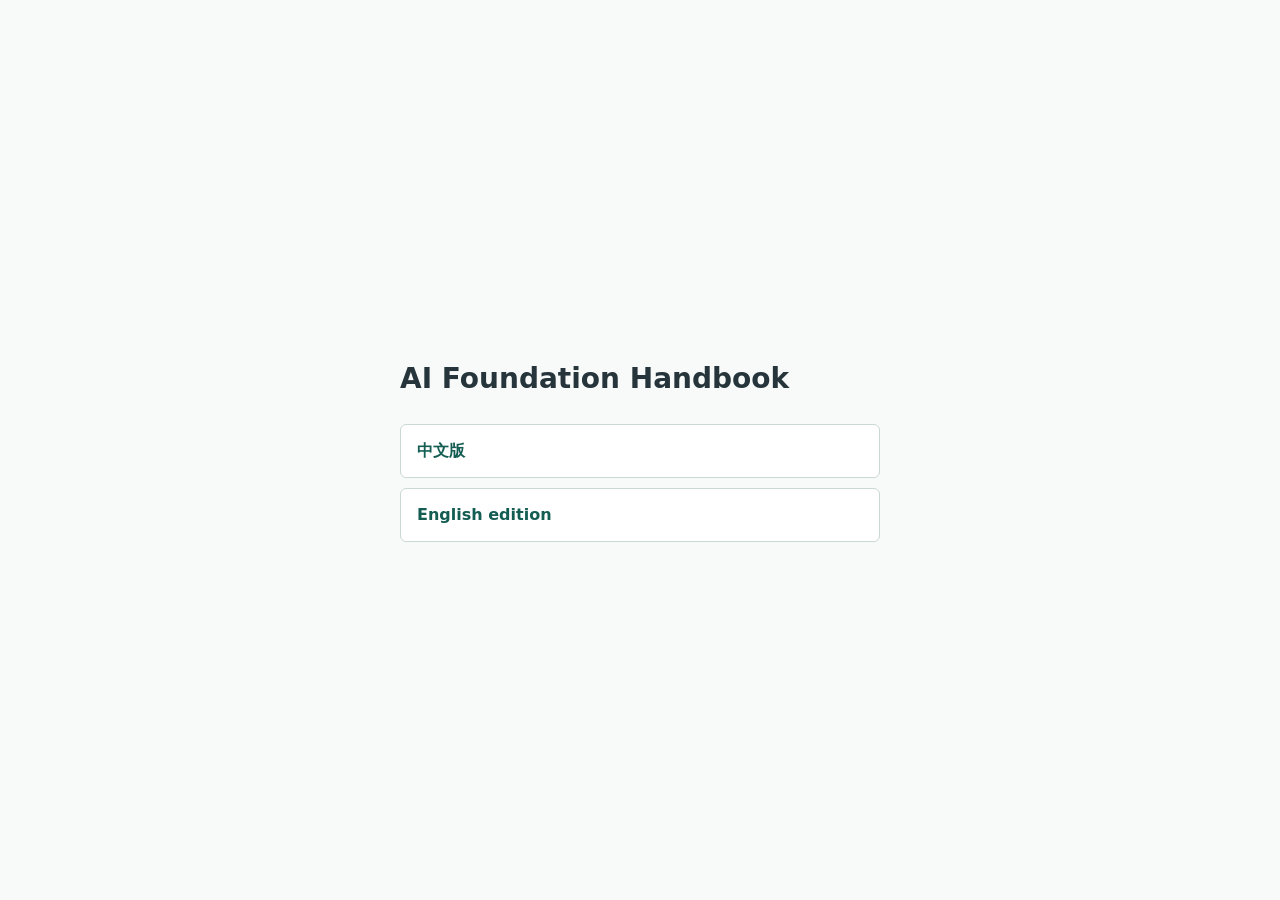
==== handbook/index.html @ 3d51d97e "docs: organize bilingual handbook and publish documentation site" ====
<!doctype html>
<html lang="en">
<head>
  <meta charset="utf-8">
  <meta name="viewport" content="width=device-width, initial-scale=1">
  <title>AI Foundation Handbook</title>
  <style>
    body { margin: 0; min-height: 100vh; display: grid; place-items: center; font: 16px/1.5 system-ui, sans-serif; color: #26343b; background: #f7faf9; }
    main { width: min(100% - 40px, 480px); }
    h1 { font-size: 28px; margin: 0 0 24px; }
    nav { display: grid; gap: 10px; }
    a { display: block; padding: 14px 16px; border: 1px solid #cad9d5; border-radius: 6px; color: #145d53; background: white; text-decoration: none; font-weight: 600; }
    a:hover, a:focus-visible { border-color: #187767; background: #eaf5f1; }
  </style>
</head>
<body>
  <main>
    <h1>AI Foundation Handbook</h1>
    <nav aria-label="Choose a language">
      <a href="zh/" lang="zh">中文版</a>
      <a href="en/" lang="en">English edition</a>
    </nav>
  </main>
</body>
</html>
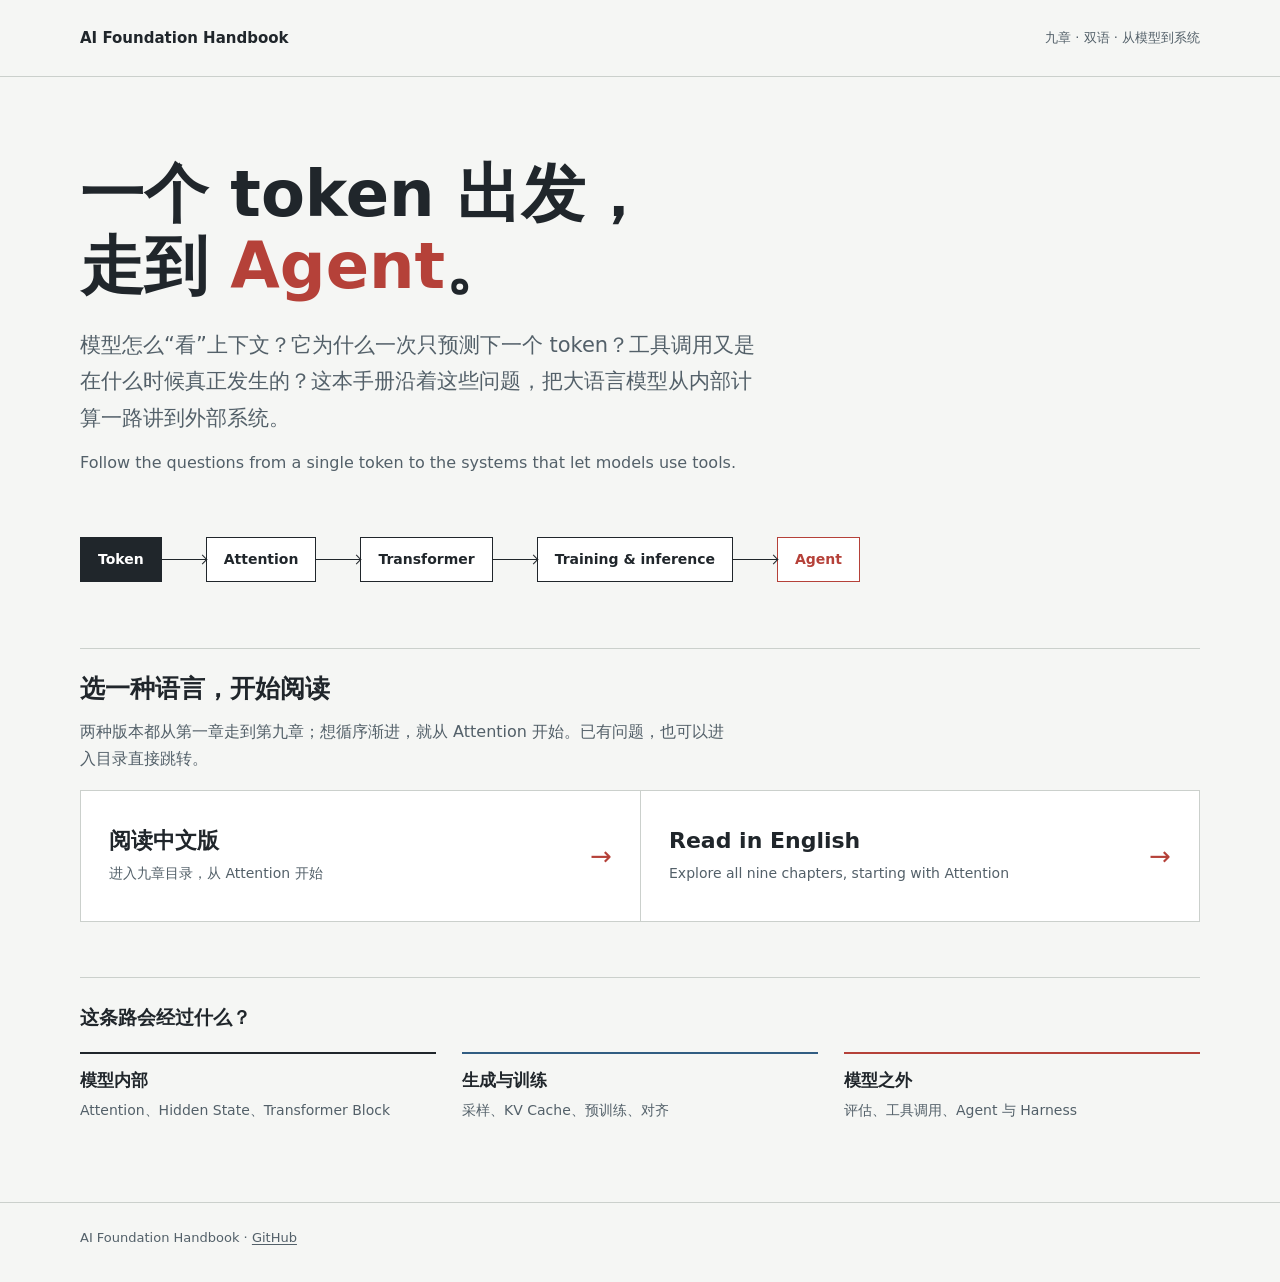
==== commit b42557bf: "docs: refresh bilingual handbook landing pages" ====
--- a/handbook/index.html
+++ b/handbook/index.html
@@ -1,25 +1,99 @@
 <!doctype html>
-<html lang="en">
+<html lang="zh-CN">
 <head>
   <meta charset="utf-8">
   <meta name="viewport" content="width=device-width, initial-scale=1">
-  <title>AI Foundation Handbook</title>
+  <meta name="theme-color" content="#f5f6f4">
+  <meta name="description" content="从一个 token 到一个 Agent，循着九章弄懂大语言模型如何工作。中英双语开放手册。">
+  <title>AI Foundation Handbook · AI 基础模型手册</title>
   <style>
-    body { margin: 0; min-height: 100vh; display: grid; place-items: center; font: 16px/1.5 system-ui, sans-serif; color: #26343b; background: #f7faf9; }
-    main { width: min(100% - 40px, 480px); }
-    h1 { font-size: 28px; margin: 0 0 24px; }
-    nav { display: grid; gap: 10px; }
-    a { display: block; padding: 14px 16px; border: 1px solid #cad9d5; border-radius: 6px; color: #145d53; background: white; text-decoration: none; font-weight: 600; }
-    a:hover, a:focus-visible { border-color: #187767; background: #eaf5f1; }
+    :root { color-scheme: light; --paper: #f5f6f4; --ink: #20262b; --muted: #536069; --line: #cbd0cc; --red: #b54139; --blue: #315d82; }
+    * { box-sizing: border-box; }
+    html { scroll-behavior: smooth; }
+    body { margin: 0; background: var(--paper); color: var(--ink); font: 16px/1.65 system-ui, -apple-system, "Segoe UI", sans-serif; }
+    ::selection { background: #f3cec6; color: var(--ink); }
+    a { color: inherit; text-underline-offset: .18em; }
+    a:focus-visible { outline: 3px solid var(--blue); outline-offset: 4px; }
+    .wrap { width: min(1120px, calc(100% - 48px)); margin-inline: auto; }
+    header { border-bottom: 1px solid var(--line); }
+    .topbar { min-height: 76px; display: flex; align-items: center; justify-content: space-between; gap: 20px; }
+    .brand { font-size: 15px; font-weight: 750; text-decoration: none; }
+    .topbar span { color: var(--muted); font-size: 13px; }
+    main { padding-block: clamp(52px, 9vh, 112px) 80px; }
+    .intro { max-width: 870px; }
+    h1 { margin: 0 0 24px; font-size: clamp(38px, 5vw, 68px); line-height: 1.13; letter-spacing: 0; font-weight: 760; }
+    .intro p { margin: 0; max-width: 690px; color: var(--muted); font-size: clamp(17px, 2vw, 21px); line-height: 1.75; }
+    .intro p + p { margin-top: 12px; font-size: 16px; }
+    .accent { color: var(--red); }
+    .diagram { margin: 48px 0 54px; display: flex; align-items: center; gap: 0; max-width: 780px; overflow-x: auto; padding-block: 12px; }
+    .diagram span { flex: 0 0 auto; padding: 10px 17px; border: 1px solid var(--ink); background: #fff; font-size: 14px; font-weight: 680; }
+    .diagram span:first-child { background: var(--ink); color: #fff; }
+    .diagram span:last-child { border-color: var(--red); color: var(--red); }
+    .diagram i { flex: 1 0 20px; min-width: 20px; height: 1px; background: var(--ink); position: relative; }
+    .diagram i:after { content: ""; position: absolute; right: 0; top: -3px; width: 6px; height: 6px; border-right: 1px solid var(--ink); border-top: 1px solid var(--ink); transform: rotate(45deg); }
+    .language { border-top: 1px solid var(--line); }
+    .language h2 { margin: 24px 0 14px; font-size: 25px; line-height: 1.3; }
+    .language p { max-width: 650px; margin: 0 0 18px; color: var(--muted); }
+    .choices { display: grid; grid-template-columns: repeat(2, minmax(0, 1fr)); border: 1px solid var(--line); background: #fff; }
+    .choices a { min-height: 130px; padding: 25px 28px; display: flex; align-items: center; justify-content: space-between; gap: 16px; text-decoration: none; transition: background .18s ease; }
+    .choices a + a { border-left: 1px solid var(--line); }
+    .choices a:hover { background: #f3ebe8; }
+    .choices strong { display: block; font-size: 22px; line-height: 1.3; }
+    .choices small { display: block; margin-top: 6px; color: var(--muted); font-size: 14px; }
+    .choices b { color: var(--red); font-size: 26px; font-weight: 400; }
+    .route { margin-top: 55px; border-top: 1px solid var(--line); padding-top: 24px; }
+    .route h2 { margin: 0 0 18px; font-size: 19px; }
+    .route ol { list-style: none; display: grid; grid-template-columns: repeat(3, minmax(0, 1fr)); gap: 26px; margin: 0; padding: 0; }
+    .route li { border-top: 2px solid var(--ink); padding-top: 12px; }
+    .route li:nth-child(2) { border-color: var(--blue); }
+    .route li:nth-child(3) { border-color: var(--red); }
+    .route strong { display: block; font-size: 17px; }
+    .route span { display: block; margin-top: 5px; color: var(--muted); font-size: 14px; }
+    footer { border-top: 1px solid var(--line); padding-block: 24px 34px; color: var(--muted); font-size: 13px; }
+    @media (max-width: 650px) {
+      .wrap { width: min(100% - 36px, 1120px); }
+      .topbar { min-height: 62px; }
+      .topbar span { display: none; }
+      .diagram { margin: 32px 0 38px; }
+      .diagram span { padding: 8px 12px; font-size: 12px; }
+      .choices, .route ol { grid-template-columns: 1fr; }
+      .choices a + a { border-left: 0; border-top: 1px solid var(--line); }
+      .choices a { min-height: 110px; padding: 20px; }
+      .route ol { gap: 14px; }
+    }
+    @media (prefers-reduced-motion: reduce) { html { scroll-behavior: auto; } .choices a { transition: none; } }
   </style>
 </head>
 <body>
-  <main>
-    <h1>AI Foundation Handbook</h1>
-    <nav aria-label="Choose a language">
-      <a href="zh/" lang="zh">中文版</a>
-      <a href="en/" lang="en">English edition</a>
-    </nav>
+  <header>
+    <div class="wrap topbar"><a class="brand" href="./">AI Foundation Handbook</a><span>九章 · 双语 · 从模型到系统</span></div>
+  </header>
+  <main class="wrap">
+    <section class="intro" aria-labelledby="title">
+      <h1 id="title">一个 token 出发，<br>走到 <span class="accent">Agent</span>。</h1>
+      <p>模型怎么“看”上下文？它为什么一次只预测下一个 token？工具调用又是在什么时候真正发生的？这本手册沿着这些问题，把大语言模型从内部计算一路讲到外部系统。</p>
+      <p lang="en">Follow the questions from a single token to the systems that let models use tools.</p>
+    </section>
+    <div class="diagram" role="img" aria-label="学习路径：token，Attention，Transformer，训练与推理，Agent">
+      <span>Token</span><i></i><span>Attention</span><i></i><span>Transformer</span><i></i><span>Training &amp; inference</span><i></i><span>Agent</span>
+    </div>
+    <section class="language" aria-labelledby="language-title">
+      <h2 id="language-title">选一种语言，开始阅读</h2>
+      <p>两种版本都从第一章走到第九章；想循序渐进，就从 Attention 开始。已有问题，也可以进入目录直接跳转。</p>
+      <nav class="choices" aria-label="选择手册语言">
+        <a href="zh/" lang="zh"><span><strong>阅读中文版</strong><small>进入九章目录，从 Attention 开始</small></span><b aria-hidden="true">→</b></a>
+        <a href="en/" lang="en"><span><strong>Read in English</strong><small>Explore all nine chapters, starting with Attention</small></span><b aria-hidden="true">→</b></a>
+      </nav>
+    </section>
+    <section class="route" aria-labelledby="route-title">
+      <h2 id="route-title">这条路会经过什么？</h2>
+      <ol>
+        <li><strong>模型内部</strong><span>Attention、Hidden State、Transformer Block</span></li>
+        <li><strong>生成与训练</strong><span>采样、KV Cache、预训练、对齐</span></li>
+        <li><strong>模型之外</strong><span>评估、工具调用、Agent 与 Harness</span></li>
+      </ol>
+    </section>
   </main>
+  <footer><div class="wrap">AI Foundation Handbook · <a href="https://github.com/SynapShift/ai-foundation-learning">GitHub</a></div></footer>
 </body>
 </html>
